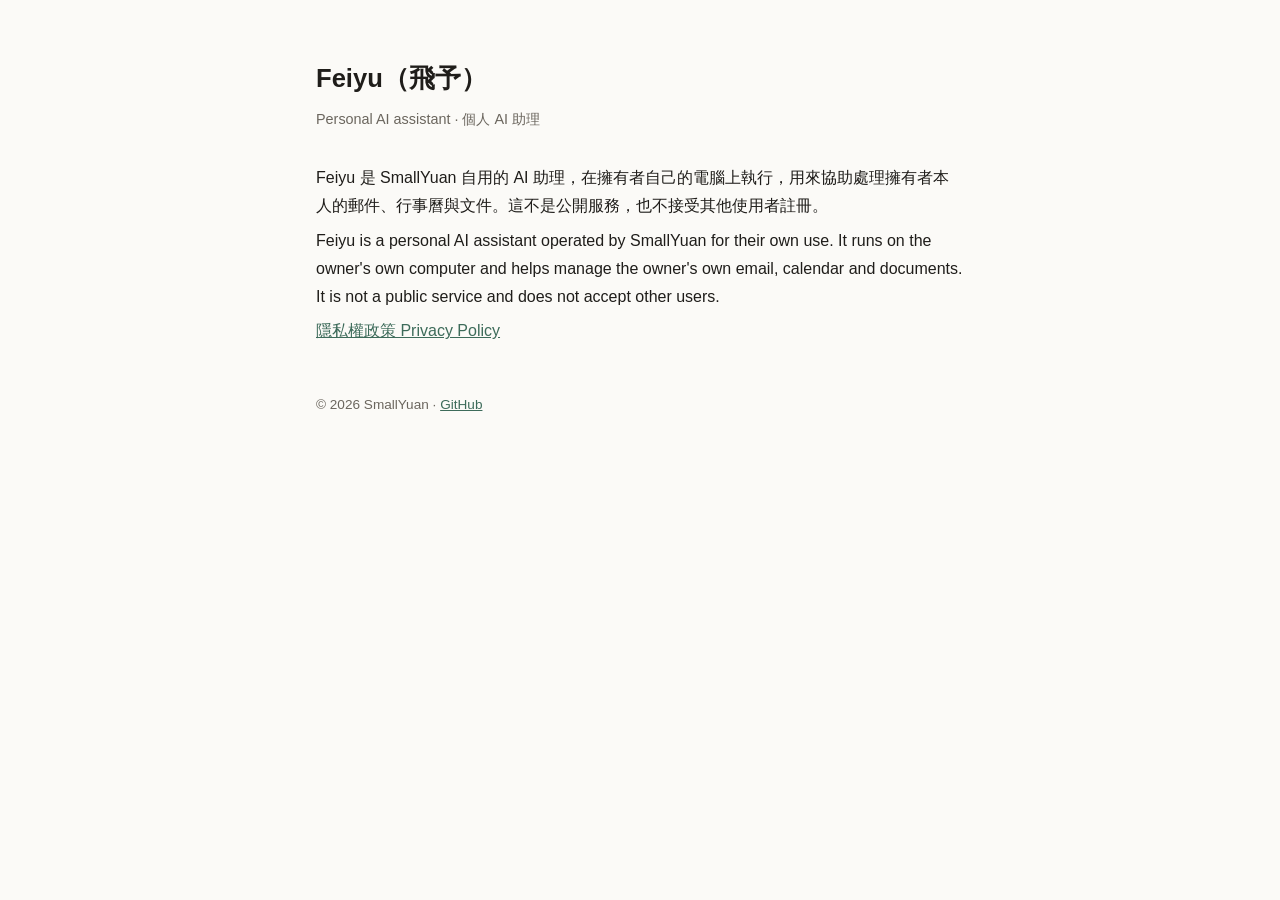
==== index.html @ 146a99fd "Add Feiyu homepage and privacy policy Co-Authored-By: Claude Opus 5.5 <noreply@anthropic.com>" ====
<!doctype html>
<html lang="zh-Hant">
<head>
<meta charset="utf-8"><meta name="viewport" content="width=device-width,initial-scale=1">
<title>Feiyu Assistant</title>
<link rel="stylesheet" href="style.css">
</head>
<body><main>
<h1>Feiyu（飛予）</h1>
<p class="meta">Personal AI assistant · 個人 AI 助理</p>
<p>Feiyu 是 SmallYuan 自用的 AI 助理，在擁有者自己的電腦上執行，用來協助處理擁有者本人的郵件、行事曆與文件。這不是公開服務，也不接受其他使用者註冊。</p>
<p>Feiyu is a personal AI assistant operated by SmallYuan for their own use. It runs on the owner's own computer and helps manage the owner's own email, calendar and documents. It is not a public service and does not accept other users.</p>
<p><a href="privacy.html">隱私權政策 Privacy Policy</a></p>
<footer>© 2026 SmallYuan · <a href="https://github.com/SmallYuanSY">GitHub</a></footer>
</main></body>
</html>
---- style.css ----
:root{--bg:#fbfaf7;--fg:#1f1d1a;--muted:#6b665e;--line:#e4e0d8;--accent:#3d6b5a}
@media (prefers-color-scheme:dark){:root{--bg:#161514;--fg:#ece8e1;--muted:#a19b91;--line:#2c2a27;--accent:#8cc2ad}}
*{box-sizing:border-box}
body{margin:0;background:var(--bg);color:var(--fg);font:16px/1.75 -apple-system,BlinkMacSystemFont,"PingFang TC","Noto Sans TC",sans-serif}
main{max-width:680px;margin:0 auto;padding:56px 16px 80px}
h1{font-size:1.6rem;margin:0 0 4px}
h2{font-size:1.05rem;margin:2rem 0 .4rem}
p,li{margin:.4rem 0}
.meta{color:var(--muted);font-size:.9rem;margin-bottom:2rem}
a{color:var(--accent)}
hr{border:0;border-top:1px solid var(--line);margin:2.5rem 0}
footer{color:var(--muted);font-size:.85rem;margin-top:3rem}
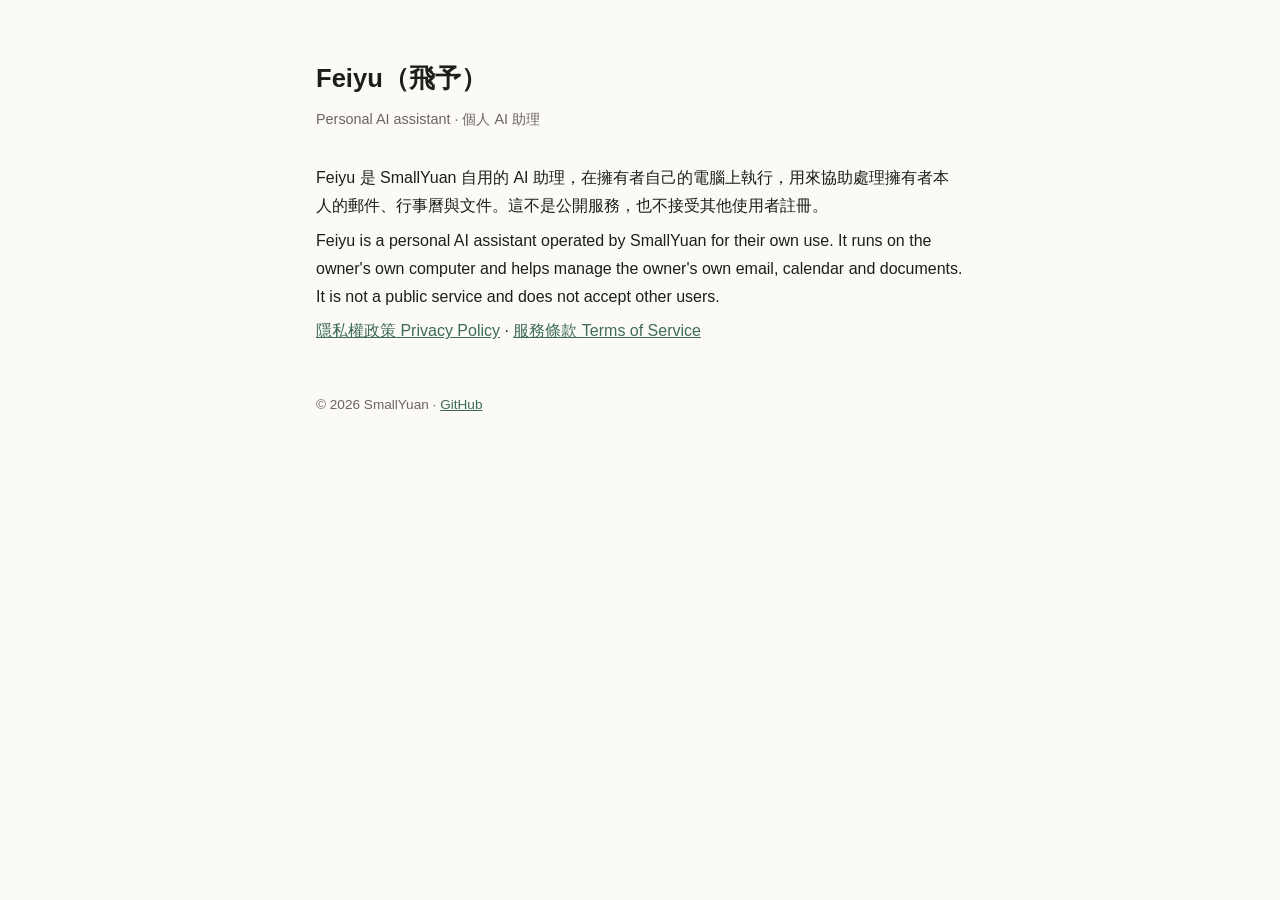
==== commit 5b4516e5: "Add terms of service Co-Authored-By: Claude Opus 5.5 <noreply@anthropic.com>" ====
--- a/index.html
+++ b/index.html
@@ -10,7 +10,7 @@
 <p class="meta">Personal AI assistant · 個人 AI 助理</p>
 <p>Feiyu 是 SmallYuan 自用的 AI 助理，在擁有者自己的電腦上執行，用來協助處理擁有者本人的郵件、行事曆與文件。這不是公開服務，也不接受其他使用者註冊。</p>
 <p>Feiyu is a personal AI assistant operated by SmallYuan for their own use. It runs on the owner's own computer and helps manage the owner's own email, calendar and documents. It is not a public service and does not accept other users.</p>
-<p><a href="privacy.html">隱私權政策 Privacy Policy</a></p>
+<p><a href="privacy.html">隱私權政策 Privacy Policy</a> · <a href="terms.html">服務條款 Terms of Service</a></p>
 <footer>© 2026 SmallYuan · <a href="https://github.com/SmallYuanSY">GitHub</a></footer>
 </main></body>
 </html>
